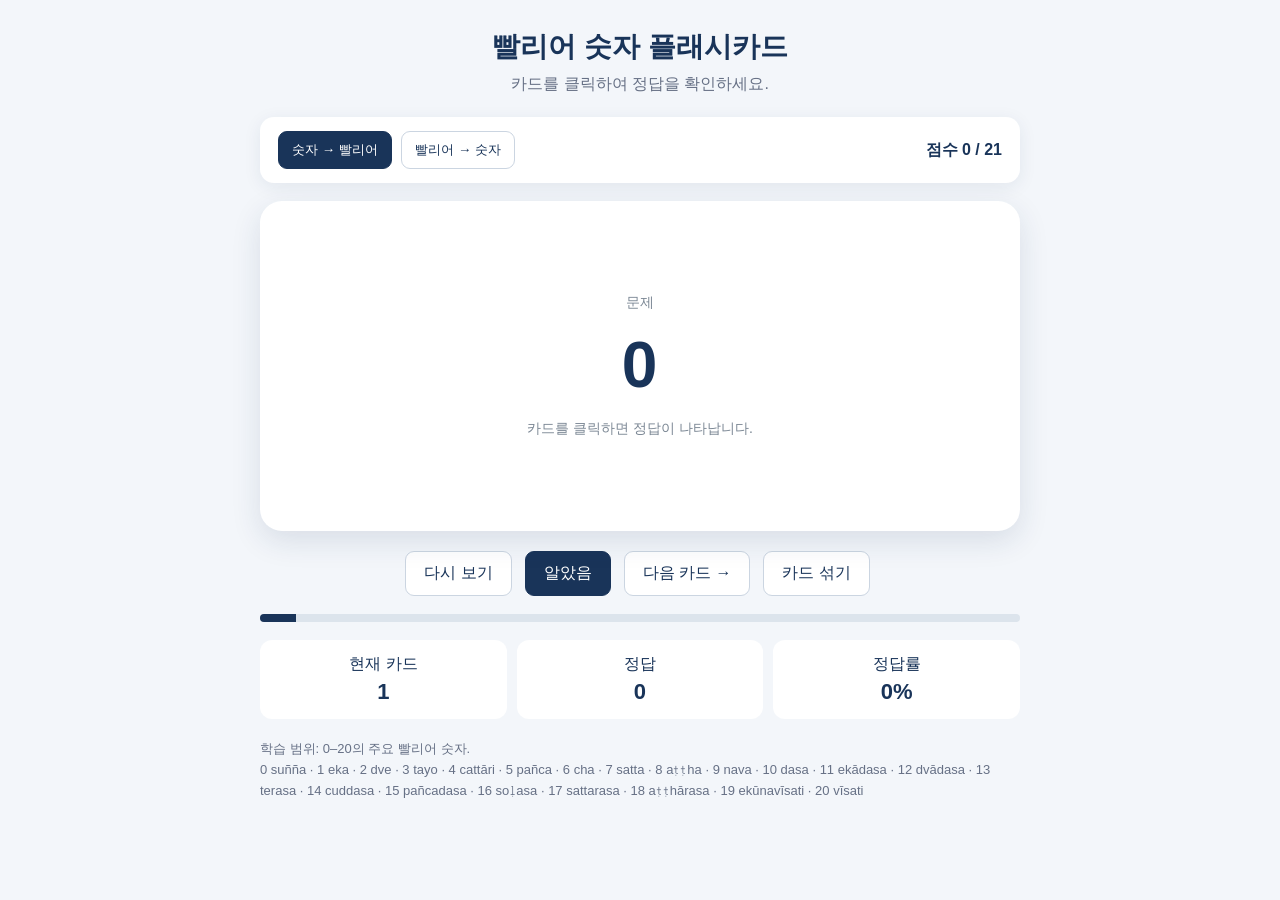
==== docs/PaliGrammar/Number_pali_numbers_flashcards.html @ 1c6c271a "Rename pali_numbers_flashcards.html to Number_pali_numbers_flashcards.html" ====
<!DOCTYPE html>
<html lang="ko">
<head>
<meta charset="UTF-8">
<meta name="viewport" content="width=device-width, initial-scale=1.0">
<title>빨리어 숫자 플래시카드 퀴즈</title>
<style>
  * { box-sizing: border-box; }
  body {
    margin: 0;
    font-family: 'Pretendard Variable', 'Pretendard', -apple-system, 'Malgun Gothic', sans-serif;
    background: #f3f6fa;
    color: #193459;
    display: flex;
    justify-content: center;
    min-height: 100vh;
  }
  .app {
    width: min(760px, 94vw);
    padding: 28px 0 40px;
  }
  h1 { text-align:center; margin: 0 0 8px; font-size: 28px; }
  .subtitle { text-align:center; color:#667085; margin-bottom:22px; }
  .top {
    display:flex; justify-content:space-between; align-items:center;
    background:white; border-radius:14px; padding:14px 18px;
    box-shadow:0 4px 18px rgba(25,52,89,.08);
    margin-bottom:18px;
  }
  .mode button, .controls button {
    border:1px solid #cbd5e1; background:white; color:#193459;
    border-radius:9px; padding:9px 13px; cursor:pointer;
    margin-right:5px;
  }
  button:hover { background:#edf3f9; }
  .mode button.active { background:#193459; color:white; border-color:#193459; }
  .score { font-weight:700; }
  .card-wrap { perspective: 1000px; }
  .card {
    width:100%; height:330px; cursor:pointer; position:relative;
    transform-style:preserve-3d; transition:transform .55s;
  }
  .card.flipped { transform:rotateY(180deg); }
  .face {
    position:absolute; inset:0; backface-visibility:hidden;
    background:white; border-radius:22px;
    box-shadow:0 10px 30px rgba(25,52,89,.12);
    display:flex; flex-direction:column; justify-content:center; align-items:center;
    padding:25px;
  }
  .back { transform:rotateY(180deg); background:#eef4fa; }
  .label { font-size:14px; color:#7b8794; margin-bottom:16px; }
  .main { font-size:64px; font-weight:800; letter-spacing:1px; }
  .meaning { font-size:24px; margin-top:15px; }
  .hint { margin-top:18px; color:#7b8794; font-size:14px; }
  .controls { display:flex; justify-content:center; gap:8px; margin-top:20px; flex-wrap:wrap; }
  .controls button { font-size:16px; padding:11px 18px; }
  .primary { background:#193459 !important; color:white !important; border-color:#193459 !important; }
  .progress { margin-top:18px; }
  .bar { height:8px; background:#dce4ec; border-radius:99px; overflow:hidden; }
  .bar > div { height:100%; background:#193459; width:0%; transition:width .3s; }
  .stats {
    display:grid; grid-template-columns:repeat(3,1fr); gap:10px; margin-top:18px;
  }
  .stat { background:white; border-radius:12px; padding:14px; text-align:center; }
  .stat b { display:block; font-size:22px; margin-top:4px; }
  .note { margin-top:20px; font-size:13px; color:#667085; line-height:1.6; }
  @media(max-width:520px) {
    .main {font-size:48px;} .card {height:290px;}
    .top {flex-direction:column; gap:10px;}
  }
</style>
</head>
<body>
<div class="app">
  <h1>빨리어 숫자 플래시카드</h1>
  <div class="subtitle">카드를 클릭하여 정답을 확인하세요.</div>

  <div class="top">
    <div class="mode">
      <button id="modeNum" class="active" onclick="setMode('num')">숫자 → 빨리어</button>
      <button id="modePali" onclick="setMode('pali')">빨리어 → 숫자</button>
    </div>
    <div class="score">점수 <span id="score">0</span> / <span id="total">0</span></div>
  </div>

  <div class="card-wrap">
    <div class="card" id="card" onclick="flipCard()">
      <div class="face front">
        <div class="label">문제</div>
        <div class="main" id="question">1</div>
        <div class="hint">카드를 클릭하면 정답이 나타납니다.</div>
      </div>
      <div class="face back">
        <div class="label">정답</div>
        <div class="main" id="answer">eka</div>
        <div class="meaning" id="meaning">1</div>
        <div class="hint">다음 카드로 넘어가려면 아래 버튼을 누르세요.</div>
      </div>
    </div>
  </div>

  <div class="controls">
    <button onclick="mark(false)">다시 보기</button>
    <button class="primary" onclick="mark(true)">알았음</button>
    <button onclick="nextCard()">다음 카드 →</button>
    <button onclick="shuffleCards()">카드 섞기</button>
  </div>

  <div class="progress">
    <div class="bar"><div id="bar"></div></div>
  </div>

  <div class="stats">
    <div class="stat">현재 카드<b id="current">1</b></div>
    <div class="stat">정답<b id="correct">0</b></div>
    <div class="stat">정답률<b id="rate">0%</b></div>
  </div>

  <div class="note">
    학습 범위: 0–20의 주요 빨리어 숫자. <br>
    0 suñña · 1 eka · 2 dve · 3 tayo · 4 cattāri · 5 pañca ·
    6 cha · 7 satta · 8 aṭṭha · 9 nava · 10 dasa ·
    11 ekādasa · 12 dvādasa · 13 terasa · 14 cuddasa ·
    15 pañcadasa · 16 soḷasa · 17 sattarasa · 18 aṭṭhārasa ·
    19 ekūnavīsati · 20 vīsati
  </div>
</div>

<script>
const cards = [
  [0,"suñña"], [1,"eka"], [2,"dve"], [3,"tayo"], [4,"cattāri"],
  [5,"pañca"], [6,"cha"], [7,"satta"], [8,"aṭṭha"], [9,"nava"],
  [10,"dasa"], [11,"ekādasa"], [12,"dvādasa"], [13,"terasa"],
  [14,"cuddasa"], [15,"pañcadasa"], [16,"soḷasa"], [17,"sattarasa"],
  [18,"aṭṭhārasa"], [19,"ekūnavīsati"], [20,"vīsati"]
];

let deck = [...cards];
let index = 0;
let mode = "num";
let flipped = false;
let score = 0;
let answered = 0;
let correct = 0;

function updateCard() {
  const [num, pali] = deck[index];
  document.getElementById("question").textContent = mode === "num" ? num : pali;
  document.getElementById("answer").textContent = mode === "num" ? pali : num;
  document.getElementById("meaning").textContent = mode === "num" ? num : pali;
  document.getElementById("card").classList.remove("flipped");
  flipped = false;
  document.getElementById("current").textContent = index + 1;
  document.getElementById("total").textContent = deck.length;
  document.getElementById("bar").style.width = ((index + 1) / deck.length * 100) + "%";
}

function flipCard() {
  document.getElementById("card").classList.toggle("flipped");
  flipped = !flipped;
}

function nextCard() {
  index = (index + 1) % deck.length;
  updateCard();
}

function mark(isCorrect) {
  if (!flipped) { flipCard(); return; }
  answered++;
  if (isCorrect) { correct++; score++; }
  document.getElementById("score").textContent = score;
  document.getElementById("correct").textContent = correct;
  document.getElementById("rate").textContent =
    answered ? Math.round(correct / answered * 100) + "%" : "0%";
  nextCard();
}

function setMode(newMode) {
  mode = newMode;
  document.getElementById("modeNum").classList.toggle("active", mode === "num");
  document.getElementById("modePali").classList.toggle("active", mode === "pali");
  updateCard();
}

function shuffleCards() {
  deck.sort(() => Math.random() - 0.5);
  index = 0;
  updateCard();
}

updateCard();
</script>
</body>
</html>
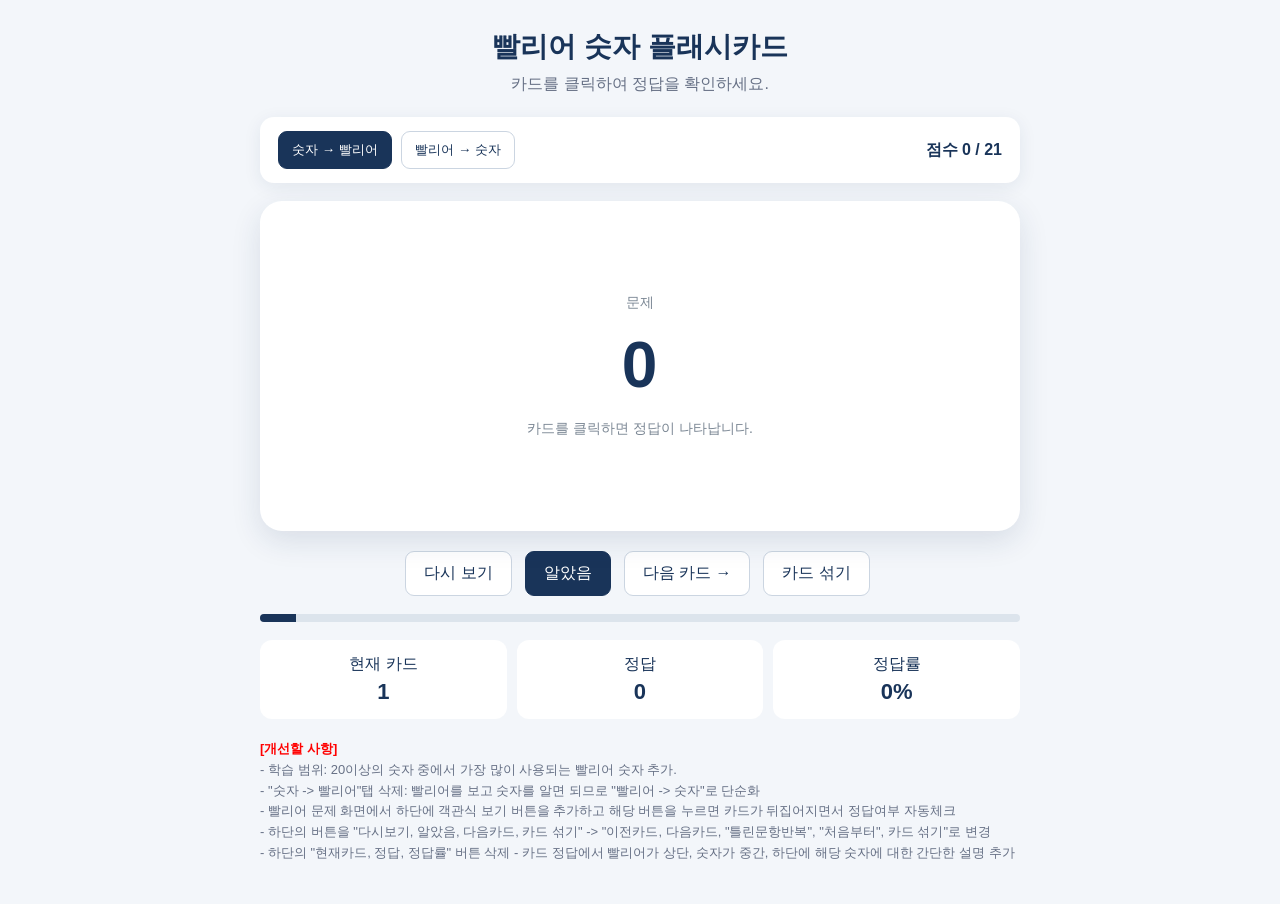
==== commit dfe9c246: "Add files via upload" ====
--- a/docs/PaliGrammar/Number_pali_numbers_flashcards.html
+++ b/docs/PaliGrammar/Number_pali_numbers_flashcards.html
@@ -118,12 +118,13 @@
   </div>
 
   <div class="note">
-    학습 범위: 0–20의 주요 빨리어 숫자. <br>
-    0 suñña · 1 eka · 2 dve · 3 tayo · 4 cattāri · 5 pañca ·
-    6 cha · 7 satta · 8 aṭṭha · 9 nava · 10 dasa ·
-    11 ekādasa · 12 dvādasa · 13 terasa · 14 cuddasa ·
-    15 pañcadasa · 16 soḷasa · 17 sattarasa · 18 aṭṭhārasa ·
-    19 ekūnavīsati · 20 vīsati
+    <strong style="color: red;">[개선할 사항]</strong><br>
+    - 학습 범위: 20이상의 숫자 중에서 가장 많이 사용되는 빨리어 숫자 추가. <br>
+    - "숫자 -> 빨리어"탭 삭제: 빨리어를 보고 숫자를 알면 되므로 "빨리어 -> 숫자"로 단순화 <br>
+    - 빨리어 문제 화면에서 하단에 객관식 보기 버튼을 추가하고 해당 버튼을 누르면 카드가 뒤집어지면서 정답여부 자동체크 <br>
+    - 하단의 버튼을 "다시보기, 알았음, 다음카드, 카드 섞기" -> "이전카드, 다음카드, "틀린문항반복", "처음부터", 카드 섞기"로 변경 <br>
+    - 하단의 "현재카드, 정답, 정답률" 버튼 삭제
+    - 카드 정답에서 빨리어가 상단, 숫자가 중간, 하단에 해당 숫자에 대한 간단한 설명 추가
   </div>
 </div>
 
@@ -193,4 +194,4 @@
 updateCard();
 </script>
 </body>
-</html>
+</html>
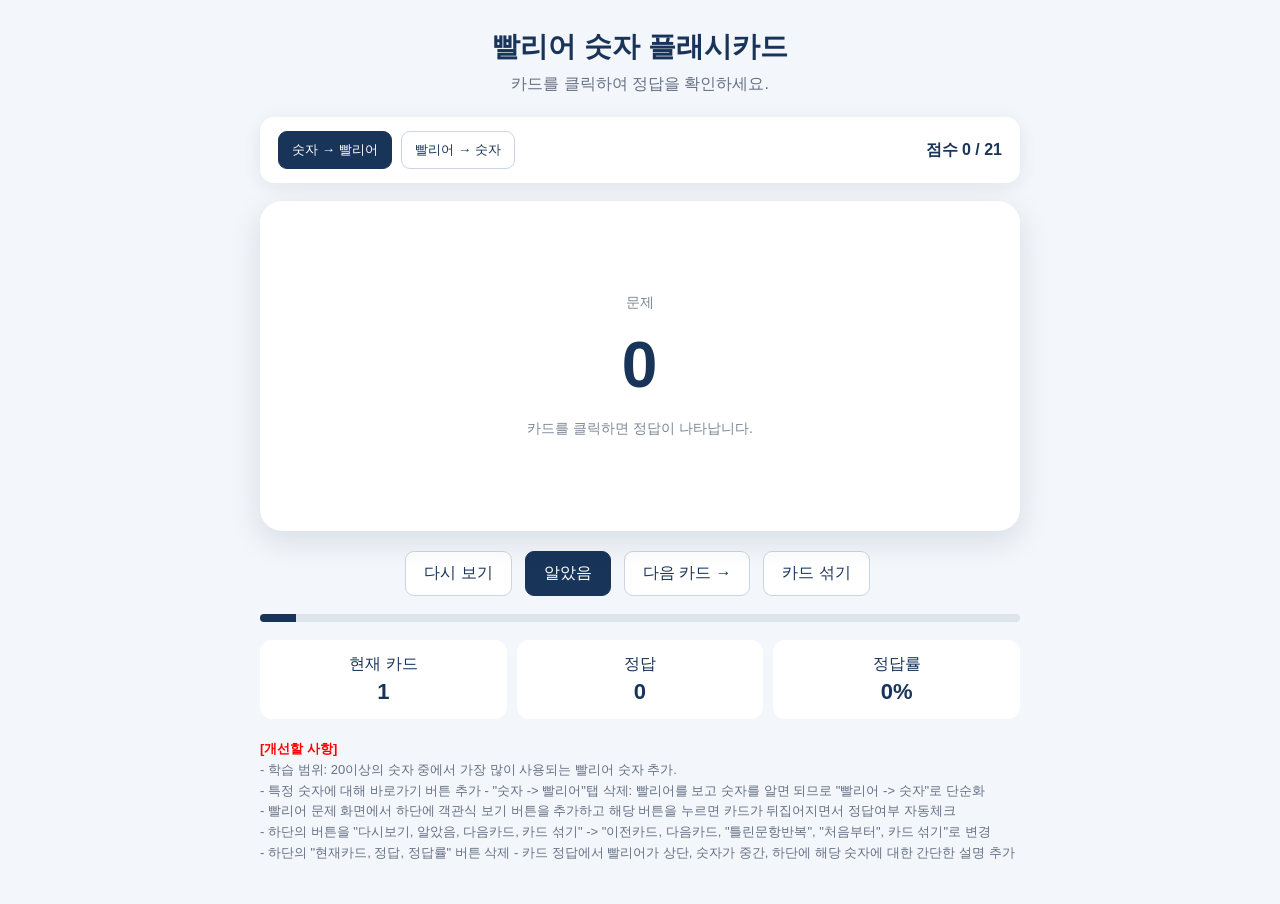
==== commit b7dbbede: "Add files via upload" ====
--- a/docs/PaliGrammar/Number_pali_numbers_flashcards.html
+++ b/docs/PaliGrammar/Number_pali_numbers_flashcards.html
@@ -120,6 +120,7 @@
   <div class="note">
     <strong style="color: red;">[개선할 사항]</strong><br>
     - 학습 범위: 20이상의 숫자 중에서 가장 많이 사용되는 빨리어 숫자 추가. <br>
+    - 특정 숫자에 대해 바로가기 버튼 추가
     - "숫자 -> 빨리어"탭 삭제: 빨리어를 보고 숫자를 알면 되므로 "빨리어 -> 숫자"로 단순화 <br>
     - 빨리어 문제 화면에서 하단에 객관식 보기 버튼을 추가하고 해당 버튼을 누르면 카드가 뒤집어지면서 정답여부 자동체크 <br>
     - 하단의 버튼을 "다시보기, 알았음, 다음카드, 카드 섞기" -> "이전카드, 다음카드, "틀린문항반복", "처음부터", 카드 섞기"로 변경 <br>
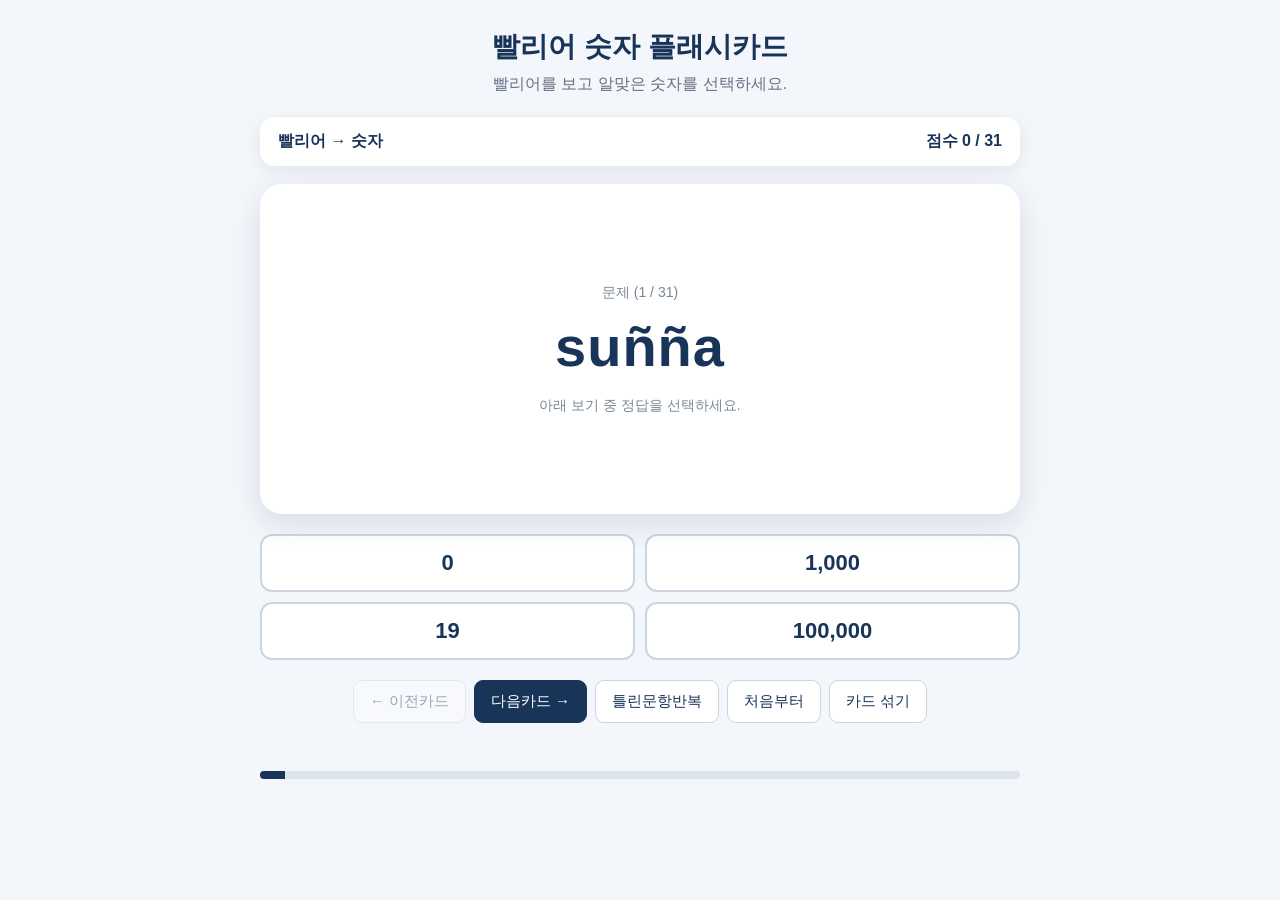
==== commit 602ee96e: "Add files via upload" ====
--- a/docs/PaliGrammar/Number_pali_numbers_flashcards.html
+++ b/docs/PaliGrammar/Number_pali_numbers_flashcards.html
@@ -15,10 +15,7 @@
     justify-content: center;
     min-height: 100vh;
   }
-  .app {
-    width: min(760px, 94vw);
-    padding: 28px 0 40px;
-  }
+  .app { width: min(760px, 94vw); padding: 28px 0 40px; }
   h1 { text-align:center; margin: 0 0 8px; font-size: 28px; }
   .subtitle { text-align:center; color:#667085; margin-bottom:22px; }
   .top {
@@ -27,17 +24,19 @@
     box-shadow:0 4px 18px rgba(25,52,89,.08);
     margin-bottom:18px;
   }
-  .mode button, .controls button {
+  .top .title { font-weight:700; }
+  .score { font-weight:700; }
+  button { font-family: inherit; }
+  .controls button {
     border:1px solid #cbd5e1; background:white; color:#193459;
-    border-radius:9px; padding:9px 13px; cursor:pointer;
-    margin-right:5px;
-  }
-  button:hover { background:#edf3f9; }
-  .mode button.active { background:#193459; color:white; border-color:#193459; }
-  .score { font-weight:700; }
+    border-radius:9px; cursor:pointer;
+  }
+  .controls button:hover:not(:disabled) { background:#edf3f9; }
+  .controls button:disabled { opacity:.4; cursor:default; }
+
   .card-wrap { perspective: 1000px; }
   .card {
-    width:100%; height:330px; cursor:pointer; position:relative;
+    width:100%; height:330px; position:relative;
     transform-style:preserve-3d; transition:transform .55s;
   }
   .card.flipped { transform:rotateY(180deg); }
@@ -46,153 +45,239 @@
     background:white; border-radius:22px;
     box-shadow:0 10px 30px rgba(25,52,89,.12);
     display:flex; flex-direction:column; justify-content:center; align-items:center;
-    padding:25px;
+    padding:25px; text-align:center;
   }
   .back { transform:rotateY(180deg); background:#eef4fa; }
-  .label { font-size:14px; color:#7b8794; margin-bottom:16px; }
+  .back.ok { background:#e8f6ee; }
+  .back.ng { background:#fdecec; }
+  .label { font-size:14px; color:#7b8794; margin-bottom:12px; }
+  .result { font-size:16px; font-weight:700; margin-bottom:8px; }
+  .ok .result { color:#1b7f4b; }
+  .ng .result { color:#c0392b; }
+  .pali { font-size:34px; font-weight:700; color:#4a6285; }
   .main { font-size:64px; font-weight:800; letter-spacing:1px; }
-  .meaning { font-size:24px; margin-top:15px; }
+  .front .main { font-size:56px; }
+  .desc { margin-top:14px; font-size:16px; line-height:1.55; color:#475467; max-width:560px; }
   .hint { margin-top:18px; color:#7b8794; font-size:14px; }
+
+  .choices {
+    display:grid; grid-template-columns:repeat(2,1fr); gap:10px; margin-top:20px;
+  }
+  .choice {
+    border:2px solid #cbd5e1; background:white; color:#193459;
+    border-radius:12px; padding:14px; font-size:22px; font-weight:700; cursor:pointer;
+  }
+  .choice:hover:not(:disabled) { background:#edf3f9; }
+  .choice:disabled { cursor:default; }
+  .choice.correct { background:#e8f6ee; border-color:#1b7f4b; color:#1b7f4b; }
+  .choice.wrong { background:#fdecec; border-color:#c0392b; color:#c0392b; }
+
   .controls { display:flex; justify-content:center; gap:8px; margin-top:20px; flex-wrap:wrap; }
-  .controls button { font-size:16px; padding:11px 18px; }
+  .controls button { font-size:15px; padding:11px 16px; }
   .primary { background:#193459 !important; color:white !important; border-color:#193459 !important; }
-  .progress { margin-top:18px; }
+  .msg { text-align:center; min-height:22px; margin-top:12px; color:#667085; font-size:14px; }
+
+  .progress { margin-top:14px; }
   .bar { height:8px; background:#dce4ec; border-radius:99px; overflow:hidden; }
   .bar > div { height:100%; background:#193459; width:0%; transition:width .3s; }
-  .stats {
-    display:grid; grid-template-columns:repeat(3,1fr); gap:10px; margin-top:18px;
-  }
-  .stat { background:white; border-radius:12px; padding:14px; text-align:center; }
-  .stat b { display:block; font-size:22px; margin-top:4px; }
-  .note { margin-top:20px; font-size:13px; color:#667085; line-height:1.6; }
+
   @media(max-width:520px) {
-    .main {font-size:48px;} .card {height:290px;}
-    .top {flex-direction:column; gap:10px;}
+    .front .main { font-size:42px; }
+    .main { font-size:48px; }
+    .pali { font-size:28px; }
+    .card { height:310px; }
+    .desc { font-size:14px; }
+    .controls button { flex:1 1 30%; padding:11px 8px; font-size:14px; }
   }
 </style>
 </head>
 <body>
 <div class="app">
   <h1>빨리어 숫자 플래시카드</h1>
-  <div class="subtitle">카드를 클릭하여 정답을 확인하세요.</div>
+  <div class="subtitle">빨리어를 보고 알맞은 숫자를 선택하세요.</div>
 
   <div class="top">
-    <div class="mode">
-      <button id="modeNum" class="active" onclick="setMode('num')">숫자 → 빨리어</button>
-      <button id="modePali" onclick="setMode('pali')">빨리어 → 숫자</button>
-    </div>
+    <div class="title">빨리어 → 숫자</div>
     <div class="score">점수 <span id="score">0</span> / <span id="total">0</span></div>
   </div>
 
   <div class="card-wrap">
-    <div class="card" id="card" onclick="flipCard()">
+    <div class="card" id="card">
       <div class="face front">
-        <div class="label">문제</div>
-        <div class="main" id="question">1</div>
-        <div class="hint">카드를 클릭하면 정답이 나타납니다.</div>
+        <div class="label">문제 <span id="pos"></span></div>
+        <div class="main" id="question"></div>
+        <div class="hint">아래 보기 중 정답을 선택하세요.</div>
       </div>
-      <div class="face back">
-        <div class="label">정답</div>
-        <div class="main" id="answer">eka</div>
-        <div class="meaning" id="meaning">1</div>
-        <div class="hint">다음 카드로 넘어가려면 아래 버튼을 누르세요.</div>
+      <div class="face back" id="backFace">
+        <div class="result" id="result"></div>
+        <div class="pali" id="answerPali"></div>
+        <div class="main" id="answerNum"></div>
+        <div class="desc" id="desc"></div>
       </div>
     </div>
   </div>
 
+  <div class="choices" id="choices"></div>
+
   <div class="controls">
-    <button onclick="mark(false)">다시 보기</button>
-    <button class="primary" onclick="mark(true)">알았음</button>
-    <button onclick="nextCard()">다음 카드 →</button>
+    <button id="btnPrev" onclick="prevCard()">← 이전카드</button>
+    <button id="btnNext" class="primary" onclick="nextCard()">다음카드 →</button>
+    <button onclick="retryWrong()">틀린문항반복</button>
+    <button onclick="restart()">처음부터</button>
     <button onclick="shuffleCards()">카드 섞기</button>
   </div>
+  <div class="msg" id="msg"></div>
 
   <div class="progress">
     <div class="bar"><div id="bar"></div></div>
   </div>
-
-  <div class="stats">
-    <div class="stat">현재 카드<b id="current">1</b></div>
-    <div class="stat">정답<b id="correct">0</b></div>
-    <div class="stat">정답률<b id="rate">0%</b></div>
-  </div>
-
-  <div class="note">
-    <strong style="color: red;">[개선할 사항]</strong><br>
-    - 학습 범위: 20이상의 숫자 중에서 가장 많이 사용되는 빨리어 숫자 추가. <br>
-    - 특정 숫자에 대해 바로가기 버튼 추가
-    - "숫자 -> 빨리어"탭 삭제: 빨리어를 보고 숫자를 알면 되므로 "빨리어 -> 숫자"로 단순화 <br>
-    - 빨리어 문제 화면에서 하단에 객관식 보기 버튼을 추가하고 해당 버튼을 누르면 카드가 뒤집어지면서 정답여부 자동체크 <br>
-    - 하단의 버튼을 "다시보기, 알았음, 다음카드, 카드 섞기" -> "이전카드, 다음카드, "틀린문항반복", "처음부터", 카드 섞기"로 변경 <br>
-    - 하단의 "현재카드, 정답, 정답률" 버튼 삭제
-    - 카드 정답에서 빨리어가 상단, 숫자가 중간, 하단에 해당 숫자에 대한 간단한 설명 추가
-  </div>
 </div>
 
 <script>
+// [숫자, 빨리어, 설명]
 const cards = [
-  [0,"suñña"], [1,"eka"], [2,"dve"], [3,"tayo"], [4,"cattāri"],
-  [5,"pañca"], [6,"cha"], [7,"satta"], [8,"aṭṭha"], [9,"nava"],
-  [10,"dasa"], [11,"ekādasa"], [12,"dvādasa"], [13,"terasa"],
-  [14,"cuddasa"], [15,"pañcadasa"], [16,"soḷasa"], [17,"sattarasa"],
-  [18,"aṭṭhārasa"], [19,"ekūnavīsati"], [20,"vīsati"]
+  [0,"suñña","‘텅 빔(공)’이라는 뜻이며, 숫자 0을 나타낼 때도 쓰입니다."],
+  [1,"eka","‘하나’. ‘홀로, 유일한’이라는 의미로도 쓰입니다."],
+  [2,"dve","‘둘’. 복합어에서는 dvi-, du- 형태로 나타납니다."],
+  [3,"tayo","‘셋’(남성형). 복합어에서는 ti- 형태로 쓰입니다. (예: 삼보 ti-ratana)"],
+  [4,"cattāri","‘넷’(중성형). 사성제(cattāri ariyasaccāni)에 쓰입니다."],
+  [5,"pañca","‘다섯’. 오계(pañca-sīla), 오온(pañcakkhandha)에 쓰입니다."],
+  [6,"cha","‘여섯’. 육처(saḷāyatana)처럼 합성어에서는 saḷ- 형태가 되기도 합니다."],
+  [7,"satta","‘일곱’. 칠각지(satta bojjhaṅga)에 쓰입니다."],
+  [8,"aṭṭha","‘여덟’. 팔정도(aṭṭhaṅgika magga)에 쓰입니다."],
+  [9,"nava","‘아홉’. ‘새로운’을 뜻하는 nava와 형태가 같습니다."],
+  [10,"dasa","‘열’. 십바라밀(dasa pāramī), 십선업 등에 쓰입니다."],
+  [11,"ekādasa","eka(1) + dasa(10)가 결합한 ‘열하나’."],
+  [12,"dvādasa","dva(2) + dasa(10)가 결합한 ‘열둘’. 십이연기(dvādasa aṅga)에 쓰입니다."],
+  [13,"terasa","‘열셋’. 3 + 10이지만 형태가 변해 tayodasa가 아닌 terasa가 됩니다."],
+  [14,"cuddasa","‘열넷’. catu(4) + dasa(10)가 변한 형태입니다."],
+  [15,"pañcadasa","pañca(5) + dasa(10)로 이루어진 ‘열다섯’."],
+  [16,"soḷasa","‘열여섯’. cha 대신 soḷa-라는 특수한 형태를 씁니다."],
+  [17,"sattarasa","satta(7) + rasa. 11~18에서는 dasa가 rasa로 바뀌는 경우가 많습니다."],
+  [18,"aṭṭhārasa","aṭṭha(8) + rasa로 이루어진 ‘열여덟’."],
+  [19,"ekūnavīsati","‘20에서 1이 모자란 수’. eka + ūna(모자란) + vīsati."],
+  [20,"vīsati","‘스물’. 20부터 십 단위 수는 -ti, -sa 등의 어미로 끝나는 경우가 많습니다."],
+  [30,"tiṃsati","‘서른’. 삼십삼천(tāvatiṃsa)이라는 말에 쓰입니다."],
+  [40,"cattālīsa","‘마흔’. cattāri(4)에서 파생된 십 단위 수입니다."],
+  [50,"paññāsa","‘쉰’. 맛지마 니까야의 ‘50경 묶음(paṇṇāsa)’ 이름에 쓰입니다."],
+  [60,"saṭṭhi","‘예순’. cha(6)와 형태가 많이 달라 따로 외워야 합니다."],
+  [70,"sattati","‘일흔’. satta(7)에서 파생된 십 단위 수입니다."],
+  [80,"asīti","‘여든’. 부처님의 나이 80세, 80대제자(asīti mahāsāvaka)와 관련됩니다."],
+  [90,"navuti","‘아흔’. nava(9)와 닮았지만 어미가 다릅니다."],
+  [100,"sata","‘백’. 큰 수를 나타내는 기본 단위입니다."],
+  [1000,"sahassa","‘천’. 경전에서 ‘매우 많은 수’를 나타내는 표현으로도 자주 쓰입니다."],
+  [100000,"satasahassa","sata(백) × sahassa(천) = ‘십만’. lakkha라고도 합니다."]
 ];
+
+const fmt = n => n.toLocaleString("en-US");
+const shuffle = arr => { for (let i = arr.length - 1; i > 0; i--) { const j = Math.floor(Math.random() * (i + 1)); [arr[i], arr[j]] = [arr[j], arr[i]]; } return arr; };
+const $ = id => document.getElementById(id);
 
 let deck = [...cards];
 let index = 0;
-let mode = "num";
-let flipped = false;
-let score = 0;
-let answered = 0;
-let correct = 0;
-
-function updateCard() {
+let results = new Map();   // 숫자 -> {choice, ok}
+let choicesMap = new Map(); // 숫자 -> 보기 배열
+
+function getChoices(num) {
+  if (!choicesMap.has(num)) {
+    const others = shuffle(cards.map(c => c[0]).filter(n => n !== num)).slice(0, 3);
+    choicesMap.set(num, shuffle([num, ...others]));
+  }
+  return choicesMap.get(num);
+}
+
+function fillBack() {
+  const [num, pali, desc] = deck[index];
+  const r = results.get(num);
+  $("answerPali").textContent = pali;
+  $("answerNum").textContent = fmt(num);
+  $("desc").textContent = desc;
+  $("result").textContent = r ? (r.ok ? "✔ 정답입니다!" : "✘ 오답입니다 (선택: " + fmt(r.choice) + ")") : "";
+  $("backFace").className = "face back" + (r ? (r.ok ? " ok" : " ng") : "");
+}
+
+function render() {
   const [num, pali] = deck[index];
-  document.getElementById("question").textContent = mode === "num" ? num : pali;
-  document.getElementById("answer").textContent = mode === "num" ? pali : num;
-  document.getElementById("meaning").textContent = mode === "num" ? num : pali;
-  document.getElementById("card").classList.remove("flipped");
-  flipped = false;
-  document.getElementById("current").textContent = index + 1;
-  document.getElementById("total").textContent = deck.length;
-  document.getElementById("bar").style.width = ((index + 1) / deck.length * 100) + "%";
-}
-
-function flipCard() {
-  document.getElementById("card").classList.toggle("flipped");
-  flipped = !flipped;
-}
-
-function nextCard() {
-  index = (index + 1) % deck.length;
-  updateCard();
-}
-
-function mark(isCorrect) {
-  if (!flipped) { flipCard(); return; }
-  answered++;
-  if (isCorrect) { correct++; score++; }
-  document.getElementById("score").textContent = score;
-  document.getElementById("correct").textContent = correct;
-  document.getElementById("rate").textContent =
-    answered ? Math.round(correct / answered * 100) + "%" : "0%";
-  nextCard();
-}
-
-function setMode(newMode) {
-  mode = newMode;
-  document.getElementById("modeNum").classList.toggle("active", mode === "num");
-  document.getElementById("modePali").classList.toggle("active", mode === "pali");
-  updateCard();
-}
-
-function shuffleCards() {
-  deck.sort(() => Math.random() - 0.5);
+  const r = results.get(num);
+
+  $("question").textContent = pali;
+  $("pos").textContent = "(" + (index + 1) + " / " + deck.length + ")";
+
+  // 보기 버튼
+  const box = $("choices");
+  box.innerHTML = "";
+  getChoices(num).forEach(opt => {
+    const b = document.createElement("button");
+    b.className = "choice";
+    b.textContent = fmt(opt);
+    if (r) {
+      b.disabled = true;
+      if (opt === num) b.classList.add("correct");
+      else if (opt === r.choice) b.classList.add("wrong");
+    } else {
+      b.onclick = () => answer(opt);
+    }
+    box.appendChild(b);
+  });
+
+  // 카드 앞/뒤
+  if (r) {
+    fillBack();
+    $("card").classList.add("flipped");
+  } else {
+    $("card").classList.remove("flipped");
+    setTimeout(fillBack, 300); // 뒤집히는 동안 정답이 미리 보이지 않도록 지연
+  }
+
+  updateStatus();
+}
+
+function answer(choice) {
+  const num = deck[index][0];
+  if (results.has(num)) return;
+  results.set(num, { choice, ok: choice === num });
+  setMsg("");
+  render();
+}
+
+function updateStatus() {
+  let score = 0;
+  deck.forEach(c => { const r = results.get(c[0]); if (r && r.ok) score++; });
+  $("score").textContent = score;
+  $("total").textContent = deck.length;
+  $("bar").style.width = ((index + 1) / deck.length * 100) + "%";
+  $("btnPrev").disabled = index === 0;
+  $("btnNext").disabled = index === deck.length - 1;
+}
+
+function setMsg(t) { $("msg").textContent = t; }
+
+function prevCard() { if (index > 0) { index--; setMsg(""); render(); } }
+function nextCard() { if (index < deck.length - 1) { index++; setMsg(""); render(); } }
+
+function retryWrong() {
+  const wrong = deck.filter(c => { const r = results.get(c[0]); return r && !r.ok; });
+  if (!wrong.length) { setMsg("틀린 문항이 없습니다."); return; }
+  wrong.forEach(c => { results.delete(c[0]); choicesMap.delete(c[0]); });
+  deck = wrong;
   index = 0;
-  updateCard();
-}
-
-updateCard();
+  setMsg("틀린 문항 " + wrong.length + "개를 다시 풉니다.");
+  render();
+}
+
+function resetAll(newDeck) {
+  deck = newDeck;
+  results = new Map();
+  choicesMap = new Map();
+  index = 0;
+  setMsg("");
+  render();
+}
+
+function restart() { resetAll([...cards]); }
+function shuffleCards() { resetAll(shuffle([...cards])); }
+
+render();
 </script>
 </body>
-</html>+</html>
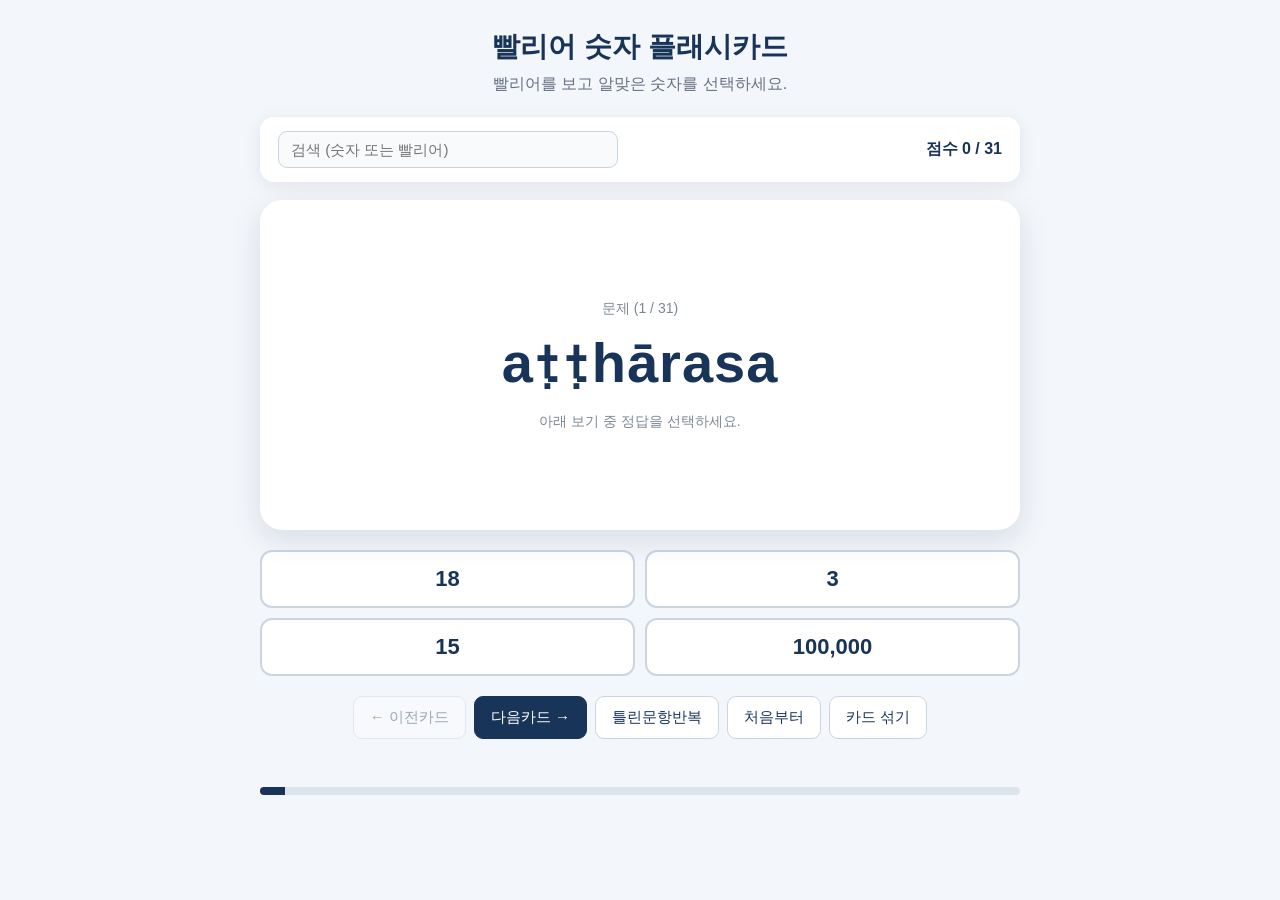
==== commit eff2bc36: "Add files via upload" ====
--- a/docs/PaliGrammar/Number_pali_numbers_flashcards.html
+++ b/docs/PaliGrammar/Number_pali_numbers_flashcards.html
@@ -24,8 +24,18 @@
     box-shadow:0 4px 18px rgba(25,52,89,.08);
     margin-bottom:18px;
   }
-  .top .title { font-weight:700; }
-  .score { font-weight:700; }
+  .top { gap:14px; }
+  .search { flex:1; min-width:0; position:relative; max-width:340px; }
+  .search input {
+    width:100%; font-family:inherit; font-size:15px; padding:9px 34px 9px 12px;
+    border:1px solid #cbd5e1; border-radius:9px; color:#193459; background:#f8fafc; outline:none;
+  }
+  .search input:focus { border-color:#193459; background:white; }
+  .search .clear {
+    position:absolute; right:6px; top:50%; transform:translateY(-50%);
+    border:none; background:none; color:#7b8794; font-size:18px; cursor:pointer; display:none; padding:2px 6px;
+  }
+  .score { font-weight:700; white-space:nowrap; }
   button { font-family: inherit; }
   .controls button {
     border:1px solid #cbd5e1; background:white; color:#193459;
@@ -97,7 +107,10 @@
   <div class="subtitle">빨리어를 보고 알맞은 숫자를 선택하세요.</div>
 
   <div class="top">
-    <div class="title">빨리어 → 숫자</div>
+    <div class="search">
+      <input id="searchInput" type="text" placeholder="검색 (숫자 또는 빨리어)" autocomplete="off" oninput="doSearch()">
+      <button class="clear" id="clearBtn" onclick="clearSearch(true)" aria-label="검색어 지우기">×</button>
+    </div>
     <div class="score">점수 <span id="score">0</span> / <span id="total">0</span></div>
   </div>
 
@@ -173,10 +186,12 @@
 const shuffle = arr => { for (let i = arr.length - 1; i > 0; i--) { const j = Math.floor(Math.random() * (i + 1)); [arr[i], arr[j]] = [arr[j], arr[i]]; } return arr; };
 const $ = id => document.getElementById(id);
 
-let deck = [...cards];
+let deck = shuffle([...cards]);  // 기본값: 카드 섞기
 let index = 0;
 let results = new Map();   // 숫자 -> {choice, ok}
 let choicesMap = new Map(); // 숫자 -> 보기 배열
+let fillTimer = null;
+let searching = false;
 
 function getChoices(num) {
   if (!choicesMap.has(num)) {
@@ -197,6 +212,9 @@
 }
 
 function render() {
+  clearTimeout(fillTimer);
+  searching = false;
+  $("choices").style.display = "";
   const [num, pali] = deck[index];
   const r = results.get(num);
 
@@ -226,7 +244,7 @@
     $("card").classList.add("flipped");
   } else {
     $("card").classList.remove("flipped");
-    setTimeout(fillBack, 300); // 뒤집히는 동안 정답이 미리 보이지 않도록 지연
+    fillTimer = setTimeout(fillBack, 300); // 뒤집히는 동안 정답이 미리 보이지 않도록 지연
   }
 
   updateStatus();
@@ -252,10 +270,11 @@
 
 function setMsg(t) { $("msg").textContent = t; }
 
-function prevCard() { if (index > 0) { index--; setMsg(""); render(); } }
-function nextCard() { if (index < deck.length - 1) { index++; setMsg(""); render(); } }
+function prevCard() { clearSearch(); if (index > 0) { index--; setMsg(""); render(); } }
+function nextCard() { clearSearch(); if (index < deck.length - 1) { index++; setMsg(""); render(); } }
 
 function retryWrong() {
+  clearSearch();
   const wrong = deck.filter(c => { const r = results.get(c[0]); return r && !r.ok; });
   if (!wrong.length) { setMsg("틀린 문항이 없습니다."); return; }
   wrong.forEach(c => { results.delete(c[0]); choicesMap.delete(c[0]); });
@@ -266,6 +285,7 @@
 }
 
 function resetAll(newDeck) {
+  clearSearch();
   deck = newDeck;
   results = new Map();
   choicesMap = new Map();
@@ -277,6 +297,57 @@
 function restart() { resetAll([...cards]); }
 function shuffleCards() { resetAll(shuffle([...cards])); }
 
+// ---------- 검색 ----------
+const norm = t => t.normalize("NFD").replace(/[\u0300-\u036f]/g, "").toLowerCase().trim();
+
+function findCard(q) {
+  if (/^[\d,\s]+$/.test(q)) {
+    const n = parseInt(q.replace(/[,\s]/g, ""), 10);
+    return cards.find(c => c[0] === n) || null;
+  }
+  const k = norm(q);
+  const exact = cards.find(c => norm(c[1]) === k);
+  if (exact) return exact;
+  const pre = cards.filter(c => norm(c[1]).startsWith(k));
+  return pre.length === 1 ? pre[0] : null;
+}
+
+function doSearch() {
+  const q = $("searchInput").value.trim();
+  $("clearBtn").style.display = q ? "block" : "none";
+  if (!q) { clearSearch(true); return; }
+
+  clearTimeout(fillTimer);
+  searching = true;
+  const found = findCard(q);
+  $("choices").style.display = "none";
+  $("pos").textContent = "(검색 결과)";
+  if (found) {
+    const [num, pali, desc] = found;
+    $("question").textContent = pali;
+    $("result").textContent = "";
+    $("answerPali").textContent = pali;
+    $("answerNum").textContent = fmt(num);
+    $("desc").textContent = desc;
+    $("backFace").className = "face back";
+  } else {
+    $("question").textContent = q;
+    $("result").textContent = "검색 결과 없음";
+    $("answerPali").textContent = "";
+    $("answerNum").textContent = "";
+    $("desc").textContent = "‘" + q + "’에 해당하는 숫자가 없습니다.";
+    $("backFace").className = "face back ng";
+  }
+  $("card").classList.add("flipped");
+}
+
+// 검색 상태 해제 (refresh=true면 퀴즈 화면으로 복귀)
+function clearSearch(refresh) {
+  $("searchInput").value = "";
+  $("clearBtn").style.display = "none";
+  if (refresh && searching) render();
+}
+
 render();
 </script>
 </body>
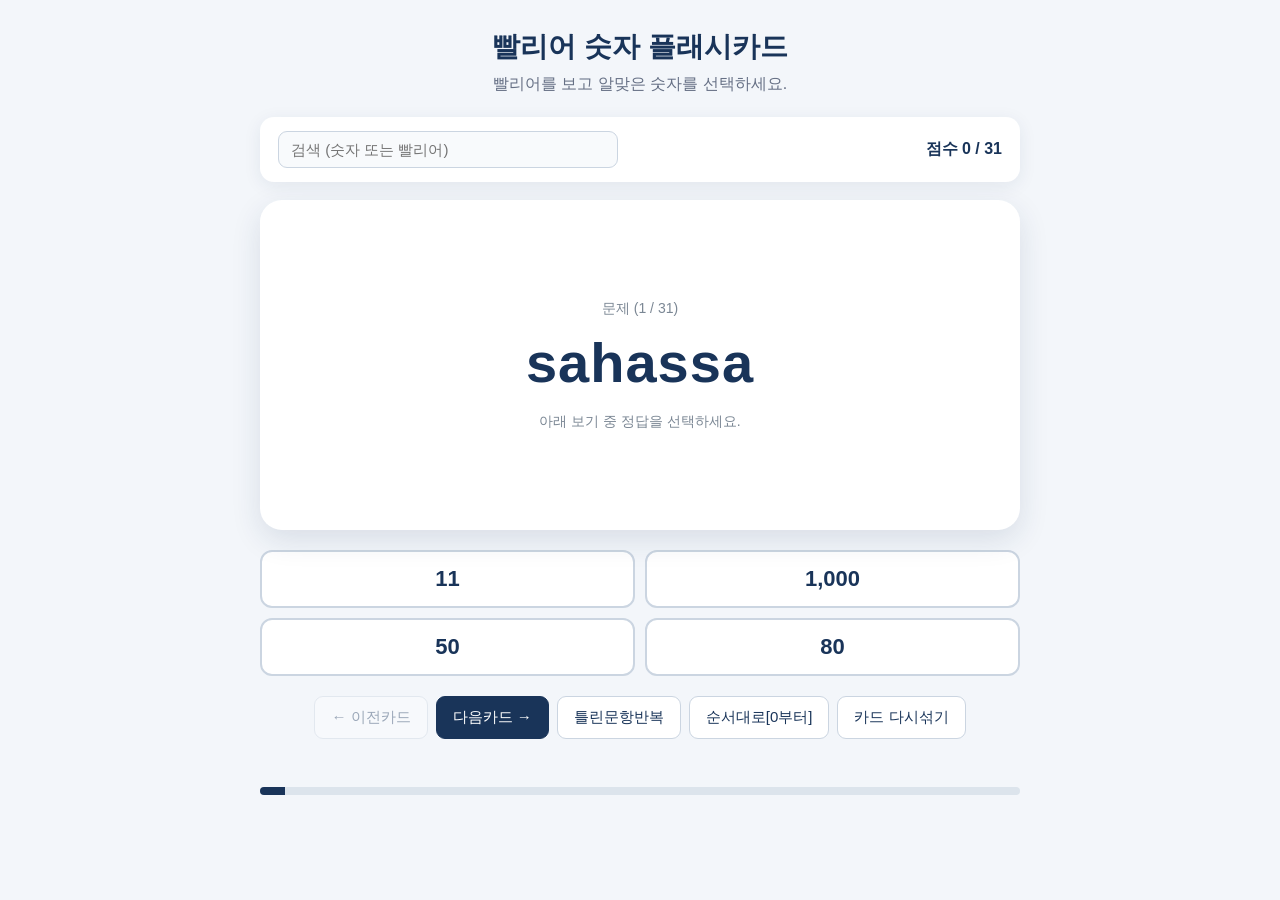
==== commit 89ce98b2: "Add files via upload" ====
--- a/docs/PaliGrammar/Number_pali_numbers_flashcards.html
+++ b/docs/PaliGrammar/Number_pali_numbers_flashcards.html
@@ -136,8 +136,8 @@
     <button id="btnPrev" onclick="prevCard()">← 이전카드</button>
     <button id="btnNext" class="primary" onclick="nextCard()">다음카드 →</button>
     <button onclick="retryWrong()">틀린문항반복</button>
-    <button onclick="restart()">처음부터</button>
-    <button onclick="shuffleCards()">카드 섞기</button>
+    <button onclick="restart()">순서대로[0부터]</button>
+    <button onclick="shuffleCards()">카드 다시섞기</button>
   </div>
   <div class="msg" id="msg"></div>
 
